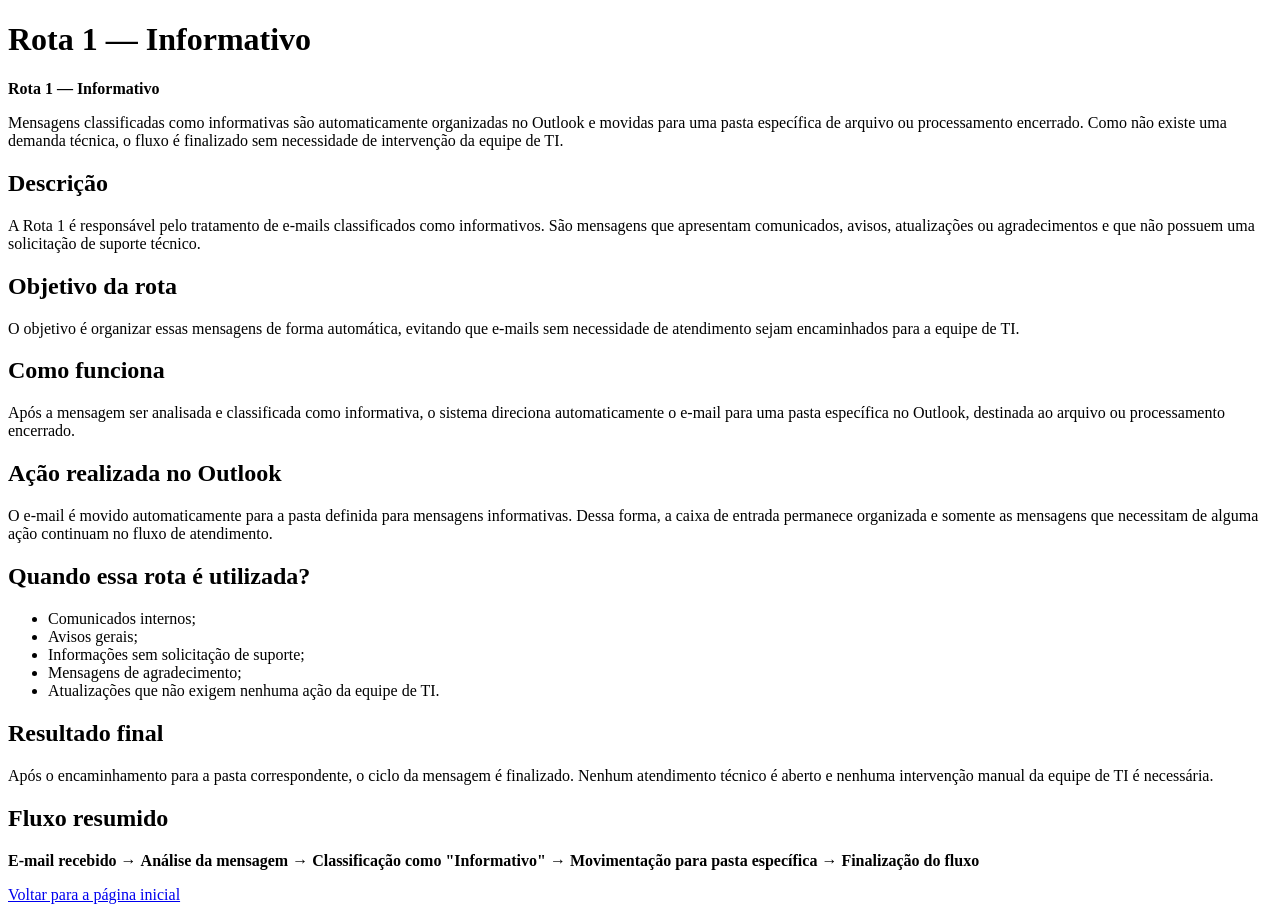
==== rota1.html @ c305a52a "Commit Inicial" ====
<!DOCTYPE html>
<html lang="pt-br">
  <head>
    <meta charset="UTF-8" />
    <meta name="viewport" content="width=device-width, initial-scale=1.0" />
    <title>Rota 1 - Informativo</title>
    <link rel="stylesheet" href="index.css" />
  </head>
  <body>
    <div class="page route-page">
      <div class="route-content">
        <h1>Rota 1 — Informativo</h1>

        <div class="highlight-box">
          <p><strong>Rota 1 — Informativo</strong></p>
          <p>Mensagens classificadas como informativas são automaticamente organizadas no Outlook e movidas para uma pasta específica de arquivo ou processamento encerrado. Como não existe uma demanda técnica, o fluxo é finalizado sem necessidade de intervenção da equipe de TI.</p>
        </div>

        <section class="route-section">
          <h2>Descrição</h2>
          <p>A Rota 1 é responsável pelo tratamento de e-mails classificados como informativos. São mensagens que apresentam comunicados, avisos, atualizações ou agradecimentos e que não possuem uma solicitação de suporte técnico.</p>
        </section>

        <section class="route-section">
          <h2>Objetivo da rota</h2>
          <p>O objetivo é organizar essas mensagens de forma automática, evitando que e-mails sem necessidade de atendimento sejam encaminhados para a equipe de TI.</p>
        </section>

        <section class="route-section">
          <h2>Como funciona</h2>
          <p>Após a mensagem ser analisada e classificada como informativa, o sistema direciona automaticamente o e-mail para uma pasta específica no Outlook, destinada ao arquivo ou processamento encerrado.</p>
        </section>

        <section class="route-section">
          <h2>Ação realizada no Outlook</h2>
          <p>O e-mail é movido automaticamente para a pasta definida para mensagens informativas. Dessa forma, a caixa de entrada permanece organizada e somente as mensagens que necessitam de alguma ação continuam no fluxo de atendimento.</p>
        </section>

        <section class="route-section">
          <h2>Quando essa rota é utilizada?</h2>
          <ul>
            <li>Comunicados internos;</li>
            <li>Avisos gerais;</li>
            <li>Informações sem solicitação de suporte;</li>
            <li>Mensagens de agradecimento;</li>
            <li>Atualizações que não exigem nenhuma ação da equipe de TI.</li>
          </ul>
        </section>

        <section class="route-section">
          <h2>Resultado final</h2>
          <p>Após o encaminhamento para a pasta correspondente, o ciclo da mensagem é finalizado. Nenhum atendimento técnico é aberto e nenhuma intervenção manual da equipe de TI é necessária.</p>
        </section>

        <section class="route-section flow-box">
          <h2>Fluxo resumido</h2>
          <p><strong>E-mail recebido</strong> → <strong>Análise da mensagem</strong> → <strong>Classificação como "Informativo"</strong> → <strong>Movimentação para pasta específica</strong> → <strong>Finalização do fluxo</strong></p>
        </section>

        <a class="back-link" href="index.html">Voltar para a página inicial</a>
      </div>
    </div>
  </body>
</html>
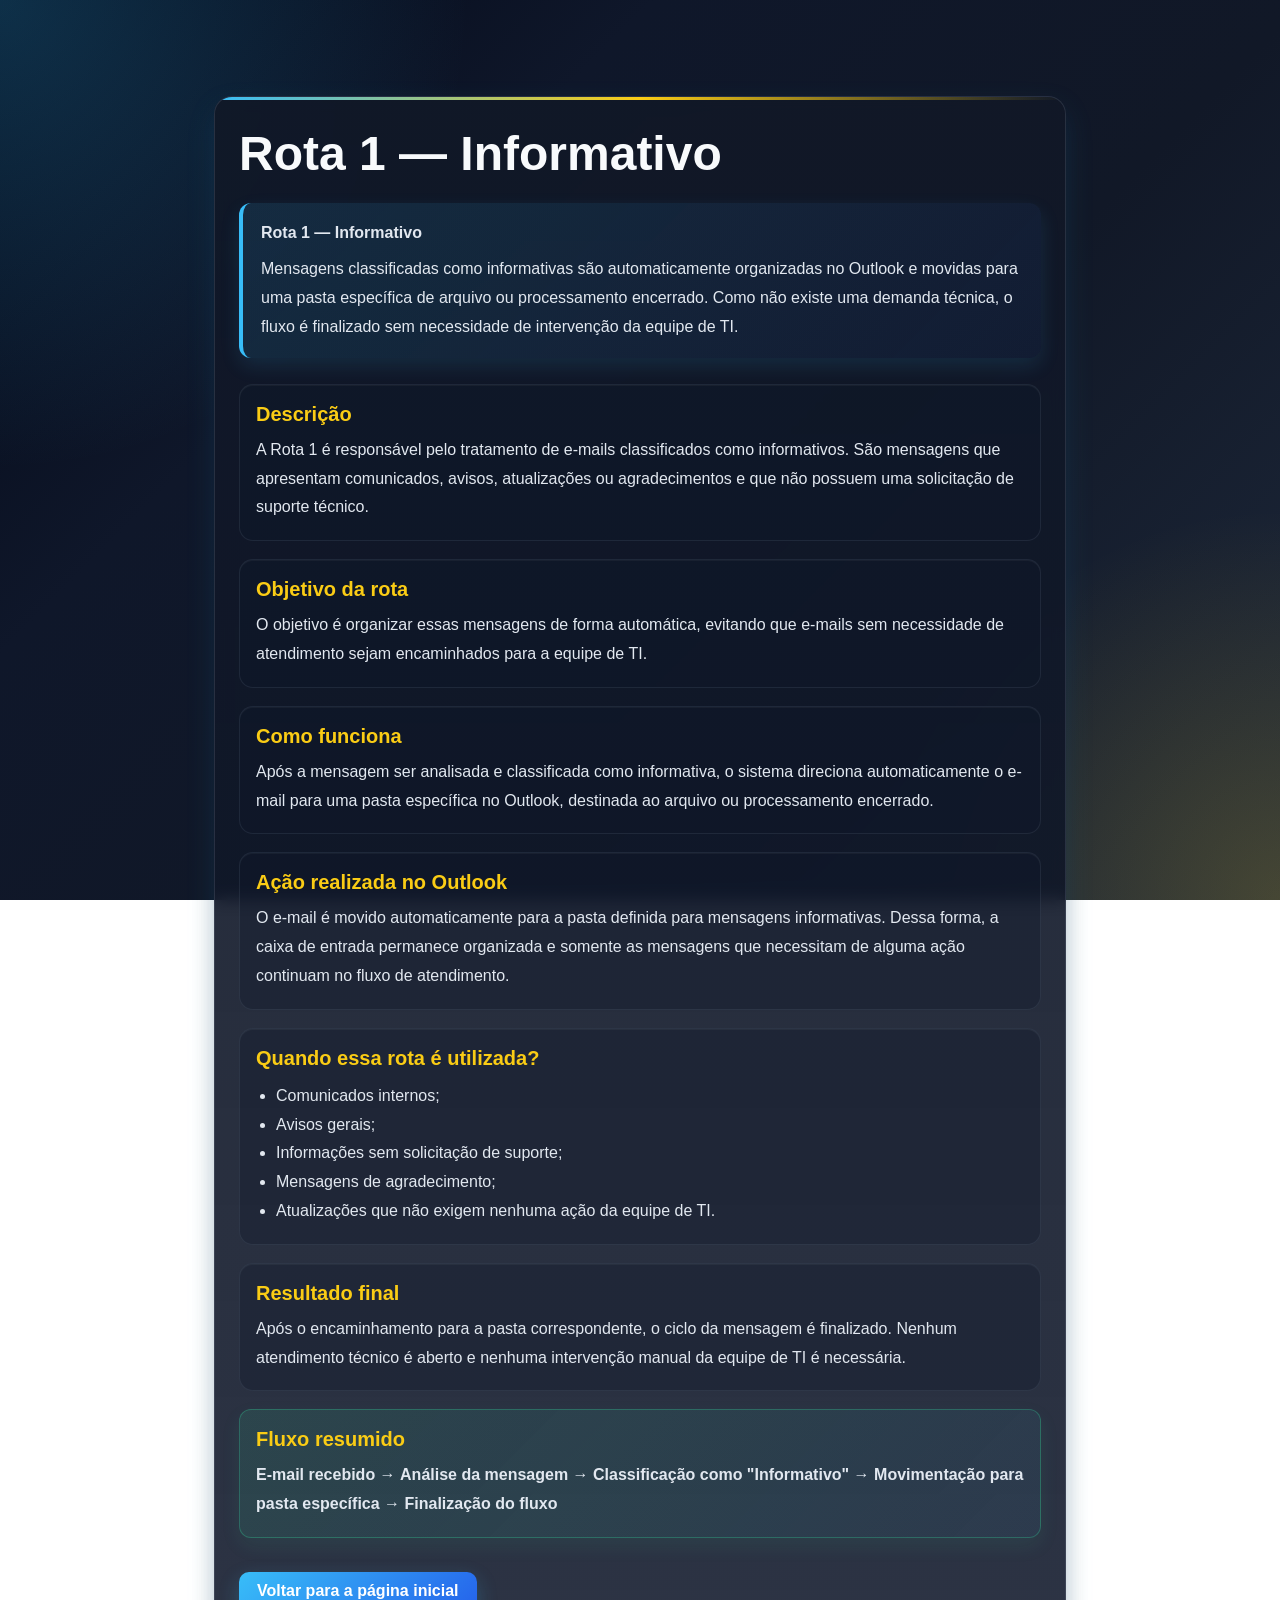
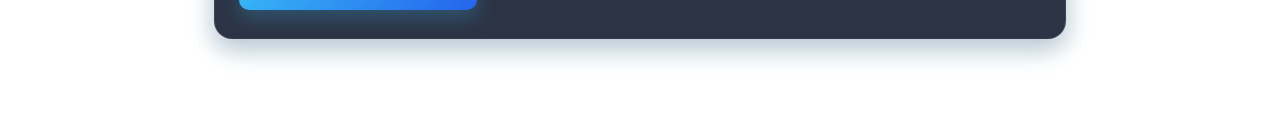
==== commit ea655492: "alterando as outras referecias a folha de estilo" ====
--- a/rota1.html
+++ b/rota1.html
@@ -4,7 +4,7 @@
     <meta charset="UTF-8" />
     <meta name="viewport" content="width=device-width, initial-scale=1.0" />
     <title>Rota 1 - Informativo</title>
-    <link rel="stylesheet" href="index.css" />
+    <link rel="stylesheet" href="style.css" />
   </head>
   <body>
     <div class="page route-page">
--- a/style.css
+++ b/style.css
@@ -0,0 +1,313 @@
+:root {
+  --bg: #0f172a;
+  --bg-soft: #1e293b;
+  --panel: #111827;
+  --panel-alt: #f8fafc;
+  --primary: #38bdf8;
+  --accent: #facc15;
+  --text: #e2e8f0;
+  --muted: #cbd5e1;
+  --success: #34d399;
+  --shadow: rgba(15, 23, 42, 0.28);
+}
+
+* {
+  box-sizing: border-box;
+  margin: 0;
+  padding: 0;
+}
+
+body {
+  font-family: Arial, Helvetica, sans-serif;
+  background:
+    radial-gradient(circle at top left, rgba(56, 189, 248, 0.22), transparent 30%),
+    radial-gradient(circle at bottom right, rgba(250, 204, 21, 0.18), transparent 25%),
+    linear-gradient(135deg, #020817 0%, #0f172a 30%, #111827 60%, #1e293b 100%);
+  color: var(--text);
+  min-height: 100vh;
+  padding: 32px 20px;
+  background-attachment: fixed;
+}
+
+.page {
+  max-width: 1100px;
+  margin: 0 auto;
+}
+
+.hero {
+  background: rgba(15, 23, 42, 0.8);
+  border: 1px solid rgba(148, 163, 184, 0.22);
+  border-radius: 20px;
+  padding: 32px 28px;
+  box-shadow: 0 18px 40px var(--shadow);
+  margin-bottom: 24px;
+}
+
+.badge {
+  display: inline-block;
+  padding: 8px 14px;
+  background: rgba(56, 189, 248, 0.15);
+  color: var(--primary);
+  border: 1px solid rgba(56, 189, 248, 0.4);
+  border-radius: 999px;
+  font-size: 0.8rem;
+  font-weight: 700;
+  text-transform: uppercase;
+  letter-spacing: 0.08em;
+  margin-bottom: 16px;
+}
+
+h1 {
+  color: #f8fafc;
+  font-size: clamp(2rem, 4vw, 3rem);
+  margin-bottom: 10px;
+  line-height: 1.2;
+}
+
+.hero p {
+  color: var(--muted);
+  font-size: 1.05rem;
+  max-width: 760px;
+}
+
+.content {
+  display: grid;
+  gap: 20px;
+}
+
+.card {
+  background: linear-gradient(180deg, rgba(17, 24, 39, 0.92), rgba(15, 23, 42, 0.85));
+  border: 1px solid rgba(148, 163, 184, 0.18);
+  border-radius: 18px;
+  padding: 24px 22px;
+  box-shadow: 0 12px 30px rgba(14, 165, 233, 0.12), 0 10px 24px rgba(15, 23, 42, 0.24);
+  backdrop-filter: blur(8px);
+  transition: transform 0.25s ease, box-shadow 0.25s ease, border-color 0.25s ease;
+  position: relative;
+  overflow: hidden;
+}
+
+.card::before {
+  content: "";
+  position: absolute;
+  inset: 0 auto auto 0;
+  width: 100%;
+  height: 3px;
+  background: linear-gradient(90deg, var(--primary), var(--accent), transparent);
+}
+
+.card:hover {
+  transform: translateY(-4px);
+  box-shadow: 0 18px 35px rgba(56, 189, 248, 0.18), 0 12px 28px rgba(15, 23, 42, 0.28);
+  border-color: rgba(56, 189, 248, 0.35);
+}
+
+.card h2 {
+  color: var(--accent);
+  margin-bottom: 14px;
+  font-size: 1.5rem;
+}
+
+.card p,
+.card li {
+  color: var(--text);
+  line-height: 1.7;
+  font-size: 1rem;
+}
+
+.card ul {
+  margin-top: 10px;
+  padding-left: 22px;
+}
+
+.card li + li {
+  margin-top: 8px;
+}
+
+.routes {
+  display: grid;
+  gap: 18px;
+}
+
+.route {
+  background: linear-gradient(135deg, rgba(15, 118, 110, 0.12), rgba(56, 189, 248, 0.06));
+  border: 1px solid rgba(52, 211, 153, 0.35);
+  border-radius: 14px;
+  padding: 18px 16px;
+  box-shadow: inset 0 1px 0 rgba(255, 255, 255, 0.06);
+  transition: transform 0.2s ease, border-color 0.2s ease;
+}
+
+.route:hover {
+  transform: translateY(-2px);
+  border-color: rgba(250, 204, 21, 0.5);
+}
+
+.route h3 {
+  color: #a7f3d0;
+  margin-bottom: 8px;
+  font-size: 1.2rem;
+}
+
+.decision {
+  margin-top: 12px;
+  padding: 14px 16px;
+  background: rgba(56, 189, 248, 0.08);
+  border-left: 4px solid var(--primary);
+  border-radius: 10px;
+}
+
+.route-button,
+.back-link {
+  display: inline-block;
+  margin-top: 16px;
+  padding: 10px 18px;
+  border: none;
+  border-radius: 10px;
+  background: linear-gradient(135deg, var(--primary), #2563eb);
+  color: white;
+  font-weight: 700;
+  text-decoration: none;
+  cursor: pointer;
+  transition: transform 0.2s ease, box-shadow 0.2s ease;
+  box-shadow: 0 8px 20px rgba(56, 189, 248, 0.25);
+}
+
+.route-button:hover,
+.back-link:hover {
+  transform: translateY(-2px);
+}
+
+.route-page {
+  max-width: 900px;
+  margin: 40px auto;
+  padding: 24px;
+}
+
+.route-content {
+  background: linear-gradient(180deg, rgba(17, 24, 39, 0.94), rgba(15, 23, 42, 0.88));
+  border: 1px solid rgba(148, 163, 184, 0.18);
+  border-radius: 18px;
+  padding: 28px 24px;
+  box-shadow: 0 12px 30px rgba(56, 189, 248, 0.12), 0 10px 24px rgba(15, 23, 42, 0.24);
+  backdrop-filter: blur(8px);
+  position: relative;
+  overflow: hidden;
+}
+
+.route-content::before {
+  content: "";
+  position: absolute;
+  inset: 0 auto auto 0;
+  width: 100%;
+  height: 3px;
+  background: linear-gradient(90deg, var(--primary), var(--accent), transparent);
+}
+
+.route-content h1 {
+  margin-bottom: 14px;
+}
+
+.route-content h2 {
+  color: var(--accent);
+  font-size: 1.25rem;
+  margin-bottom: 10px;
+}
+
+.route-content p,
+.route-content li {
+  line-height: 1.8;
+  color: var(--text);
+}
+
+.route-content ul {
+  margin-top: 12px;
+  padding-left: 20px;
+}
+
+.highlight-box {
+  background: linear-gradient(135deg, rgba(56, 189, 248, 0.12), rgba(37, 99, 235, 0.06));
+  border-left: 4px solid var(--primary);
+  border-radius: 12px;
+  padding: 16px 18px;
+  margin: 20px 0 26px;
+  box-shadow: 0 8px 20px rgba(56, 189, 248, 0.12);
+}
+
+.highlight-box p + p {
+  margin-top: 8px;
+}
+
+.route-section {
+  margin-bottom: 18px;
+  padding: 18px 16px;
+  border-radius: 14px;
+  border: 1px solid rgba(148, 163, 184, 0.12);
+  background: rgba(15, 23, 42, 0.35);
+  box-shadow: inset 0 1px 0 rgba(255, 255, 255, 0.04);
+  transition: transform 0.2s ease, border-color 0.2s ease;
+}
+
+.route-section:hover {
+  transform: translateY(-2px);
+  border-color: rgba(250, 204, 21, 0.35);
+}
+
+.flow-box {
+  background: linear-gradient(135deg, rgba(52, 211, 153, 0.12), rgba(56, 189, 248, 0.06));
+  border: 1px solid rgba(52, 211, 153, 0.3);
+  border-radius: 12px;
+  padding: 18px 16px;
+  margin-top: 18px;
+  box-shadow: 0 8px 20px rgba(52, 211, 153, 0.08);
+}
+
+.image-card {
+  text-align: center;
+}
+
+.thank-you {
+  background: linear-gradient(135deg, rgba(15, 23, 42, 0.9), rgba(30, 41, 59, 0.95));
+  border: 1px solid rgba(250, 204, 21, 0.35);
+}
+
+.thank-you h2 {
+  color: var(--accent);
+}
+
+.thank-you p {
+  margin-bottom: 10px;
+}
+
+.tags {
+  margin-top: 18px;
+  padding-top: 14px;
+  border-top: 1px solid rgba(148, 163, 184, 0.25);
+  font-weight: 700;
+  color: #a7f3d0;
+  text-align: center;
+}
+
+.imagem {
+  display: block;
+  max-width: 100%;
+  height: auto;
+  margin: 14px auto 0;
+  border-radius: 14px;
+  box-shadow: 0 18px 30px rgba(15, 23, 42, 0.3);
+}
+
+@media (max-width: 600px) {
+  body {
+    padding: 20px 14px;
+  }
+
+  .hero,
+  .card {
+    padding: 20px 16px;
+  }
+
+  .card h2 {
+    font-size: 1.3rem;
+  }
+}
